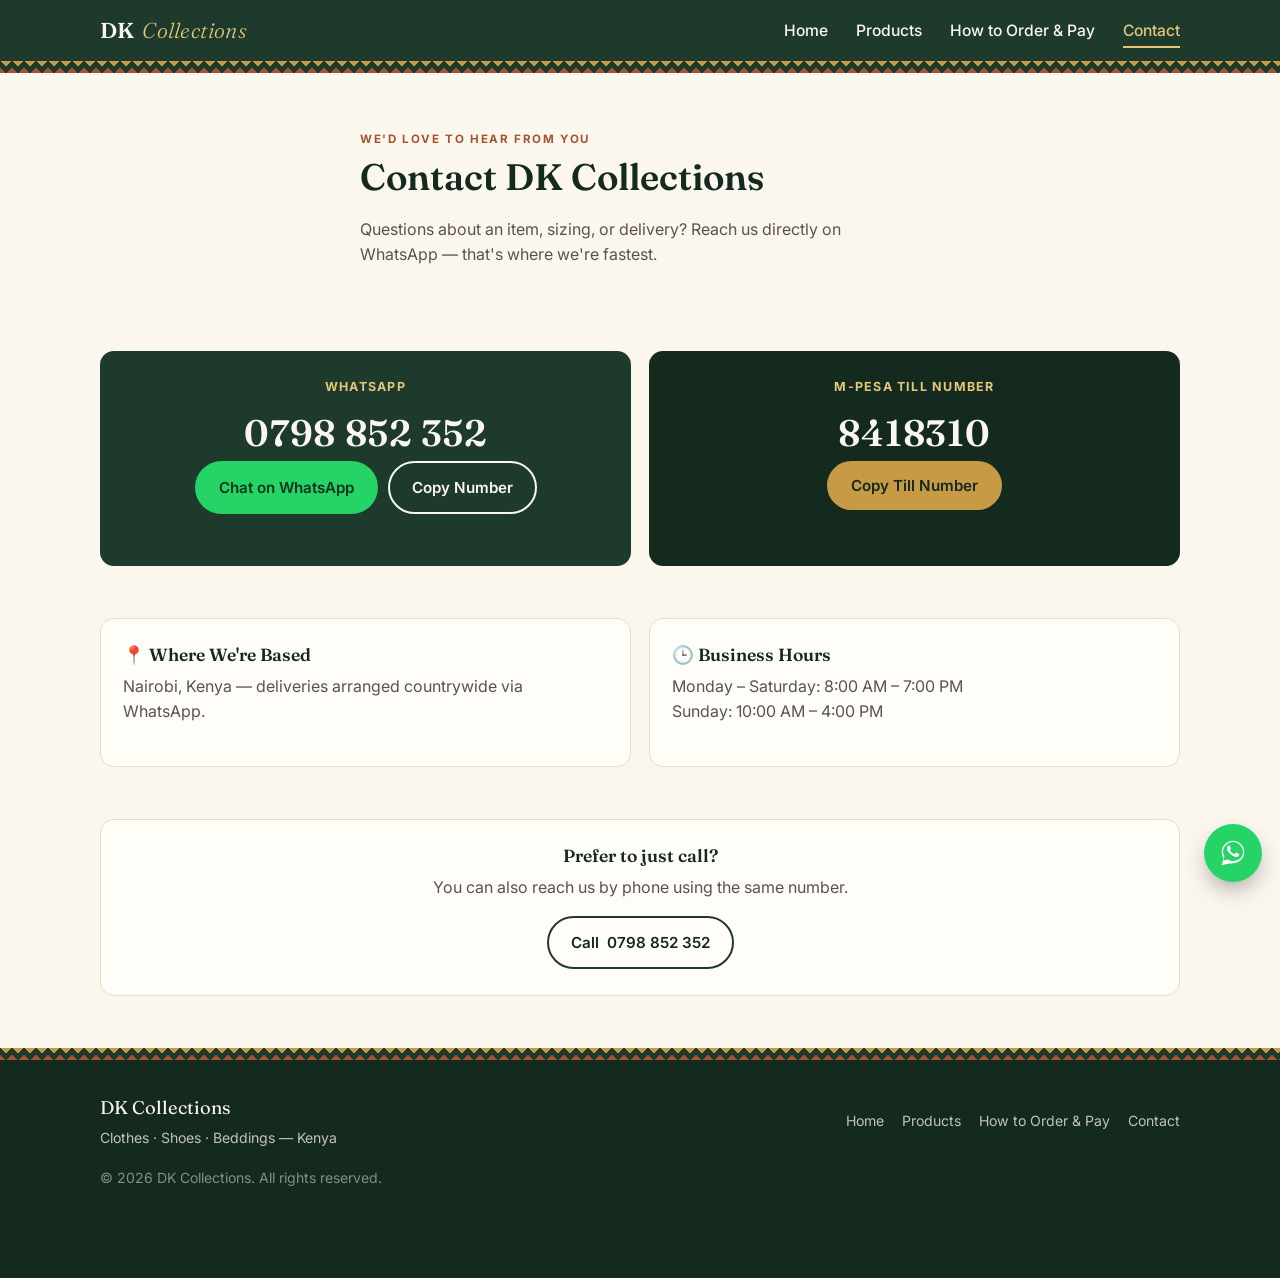
==== contact.html @ a69fe381 "Add files via upload" ====
<!DOCTYPE html>
<html lang="en">
<head>
<meta charset="UTF-8">
<meta name="viewport" content="width=device-width, initial-scale=1.0">
<title>Contact Us — DK Collections</title>
<meta name="description" content="Contact DK Collections on WhatsApp 0798 852 352, or pay via M-Pesa Till Number 8418310.">
<link rel="preconnect" href="https://fonts.googleapis.com">
<link rel="preconnect" href="https://fonts.gstatic.com" crossorigin>
<link href="https://fonts.googleapis.com/css2?family=Fraunces:ital,wght@0,300;0,600;1,400&family=Inter:wght@400;500;600;700&display=swap" rel="stylesheet">
<link rel="stylesheet" href="css/style.css">
</head>
<body>

<header class="site-header">
  <nav class="nav-row">
    <a href="index.html" class="brand">DK <span class="brand-mark">Collections</span></a>
    <button class="nav-toggle" aria-label="Open menu" aria-expanded="false">
      <span></span>
    </button>
    <ul class="nav-links">
      <li><a href="index.html">Home</a></li>
      <li><a href="products.html">Products</a></li>
      <li><a href="how-to-order.html">How to Order &amp; Pay</a></li>
      <li><a href="contact.html">Contact</a></li>
    </ul>
  </nav>
</header>
<div class="pattern-strip" aria-hidden="true"></div>

<section style="padding-bottom:0;">
  <div class="container section-head">
    <span class="eyebrow">We'd Love to Hear From You</span>
    <h1 class="mt-0" style="font-size:clamp(1.7rem,5vw,2.3rem);">Contact DK Collections</h1>
    <p style="color:var(--charcoal-soft); max-width:60ch;">
      Questions about an item, sizing, or delivery? Reach us directly on WhatsApp — that's where we're fastest.
    </p>
  </div>
</section>

<section>
  <div class="container">
    <div class="info-grid cols-2">
      <div class="big-number-card">
        <span class="label">WhatsApp</span>
        <span class="value" data-config="whatsappNumberDisplay">0798 852 352</span>
        <div class="copy-row">
          <a class="btn btn-whatsapp" data-wa-link="Hi DK Collections! I have a question." href="#">Chat on WhatsApp</a>
          <button class="btn btn-outline" data-copy="whatsappNumberDisplay">Copy Number</button>
        </div>
        <div class="copy-feedback" data-copy-feedback="whatsappNumberDisplay"></div>
      </div>
      <div class="big-number-card" style="background:var(--forest-dark);">
        <span class="label">M-Pesa Till Number</span>
        <span class="value" data-config="tillNumber">8418310</span>
        <div class="copy-row">
          <button class="btn btn-primary" data-copy="tillNumber">Copy Till Number</button>
        </div>
        <div class="copy-feedback" data-copy-feedback="tillNumber"></div>
      </div>
    </div>
  </div>
</section>

<section style="padding-top:0;">
  <div class="container">
    <div class="info-grid cols-2">
      <div class="info-card">
        <h3 class="mt-0">📍 Where We're Based</h3>
        <!-- EDITABLE: replace with your real location / pickup point -->
        <p style="color:var(--charcoal-soft);">Nairobi, Kenya — deliveries arranged countrywide via WhatsApp.</p>
      </div>
      <div class="info-card">
        <h3 class="mt-0">🕒 Business Hours</h3>
        <!-- EDITABLE: replace with your real working hours -->
        <p style="color:var(--charcoal-soft);">Monday – Saturday: 8:00 AM – 7:00 PM<br>Sunday: 10:00 AM – 4:00 PM</p>
      </div>
    </div>
  </div>
</section>

<section style="padding-top:0;">
  <div class="container">
    <div class="info-card text-center">
      <h3 class="mt-0">Prefer to just call?</h3>
      <p style="color:var(--charcoal-soft);">You can also reach us by phone using the same number.</p>
      <a class="btn btn-dark-outline" data-tel-link href="#" data-config-skip>Call <span data-config="whatsappNumberDisplay">0798 852 352</span></a>
    </div>
  </div>
</section>

<div class="pattern-strip" aria-hidden="true"></div>
<footer class="site-footer">
  <div class="container footer-row">
    <div>
      <div class="footer-brand">DK Collections</div>
      <div>Clothes · Shoes · Beddings — Kenya</div>
    </div>
    <ul class="footer-links">
      <li><a href="index.html">Home</a></li>
      <li><a href="products.html">Products</a></li>
      <li><a href="how-to-order.html">How to Order &amp; Pay</a></li>
      <li><a href="contact.html">Contact</a></li>
    </ul>
  </div>
  <div class="container" style="margin-top:18px; opacity:0.65;">
    &copy; <span id="year"></span> DK Collections. All rights reserved.
  </div>
</footer>

<script src="js/config.js"></script>
<script src="js/script.js"></script>
<script>document.getElementById("year").textContent = new Date().getFullYear();</script>
</body>
</html>
---- css/style.css ----
/* =========================================================================
   DK COLLECTIONS — STYLESHEET
   Design tokens are defined once below as CSS variables. Change a value
   here (e.g. --gold) and it updates everywhere on the site.
   ========================================================================= */

:root {
  /* Colors */
  --forest: #1e3a2c;
  --forest-dark: #142a1f;
  --gold: #c79a45;
  --gold-light: #e4c67a;
  --rust: #a6532e;
  --ivory: #fbf7ef;
  --card: #fffdf8;
  --charcoal: #241f1b;
  --charcoal-soft: #5a534c;
  --line: #e7ddc9;
  --success: #2e7d4f;

  /* Type */
  --font-display: "Fraunces", "Georgia", serif;
  --font-body: "Inter", -apple-system, BlinkMacSystemFont, "Segoe UI", sans-serif;

  /* Layout */
  --max-width: 1120px;
  --radius: 14px;
  --shadow: 0 10px 30px -14px rgba(30, 58, 44, 0.35);
}

/* ---------- Reset ---------- */
* {
  box-sizing: border-box;
}
html {
  scroll-behavior: smooth;
}
body {
  margin: 0;
  font-family: var(--font-body);
  background: var(--ivory);
  color: var(--charcoal);
  line-height: 1.55;
  -webkit-font-smoothing: antialiased;
}
img {
  max-width: 100%;
  display: block;
}
a {
  color: inherit;
  text-decoration: none;
}
ul {
  margin: 0;
  padding: 0;
  list-style: none;
}
h1, h2, h3, h4 {
  font-family: var(--font-display);
  margin: 0 0 0.5em;
  line-height: 1.15;
  font-weight: 600;
  color: var(--forest-dark);
}
p {
  margin: 0 0 1em;
}
button {
  font-family: inherit;
}
:focus-visible {
  outline: 3px solid var(--gold);
  outline-offset: 2px;
}
@media (prefers-reduced-motion: reduce) {
  * {
    animation-duration: 0.001ms !important;
    transition-duration: 0.001ms !important;
    scroll-behavior: auto !important;
  }
}

.container {
  width: 100%;
  max-width: var(--max-width);
  margin: 0 auto;
  padding: 0 20px;
}

.eyebrow {
  font-family: var(--font-body);
  font-size: 0.72rem;
  letter-spacing: 0.14em;
  text-transform: uppercase;
  color: var(--rust);
  font-weight: 700;
  display: inline-block;
  margin-bottom: 0.6em;
}

/* ---------- Signature pattern strip (fabric-trim motif) ---------- */
.pattern-strip {
  height: 12px;
  background-color: var(--forest);
  background-image:
    linear-gradient(135deg, var(--gold) 25%, transparent 25%),
    linear-gradient(225deg, var(--gold) 25%, transparent 25%),
    linear-gradient(315deg, var(--rust) 25%, transparent 25%),
    linear-gradient(45deg, var(--rust) 25%, transparent 25%);
  background-position: -6px 0, -6px 0, 0 0, 0 0;
  background-size: 12px 12px;
  background-repeat: repeat-x;
}

/* ---------- Header / Nav ---------- */
.site-header {
  background: var(--forest);
  color: var(--ivory);
  position: sticky;
  top: 0;
  z-index: 40;
}
.nav-row {
  display: flex;
  align-items: center;
  justify-content: space-between;
  padding: 14px 20px;
  max-width: var(--max-width);
  margin: 0 auto;
}
.brand {
  display: flex;
  align-items: baseline;
  gap: 8px;
  font-family: var(--font-display);
  font-weight: 600;
  font-size: 1.35rem;
  color: var(--ivory);
  letter-spacing: 0.01em;
}
.brand .brand-mark {
  color: var(--gold-light);
  font-style: italic;
  font-weight: 300;
}
.nav-toggle {
  background: transparent;
  border: 1px solid rgba(251, 247, 239, 0.35);
  border-radius: 8px;
  width: 42px;
  height: 40px;
  display: flex;
  align-items: center;
  justify-content: center;
  cursor: pointer;
}
.nav-toggle span,
.nav-toggle::before,
.nav-toggle::after {
  content: "";
  display: block;
  width: 20px;
  height: 2px;
  background: var(--ivory);
  position: relative;
}
.nav-toggle {
  flex-direction: column;
  gap: 5px;
}
.nav-links {
  display: none;
  flex-direction: column;
  gap: 2px;
  background: var(--forest);
  padding: 6px 20px 18px;
}
.nav-links.open {
  display: flex;
}
.nav-links a {
  color: var(--ivory);
  padding: 12px 4px;
  border-bottom: 1px solid rgba(251, 247, 239, 0.12);
  font-weight: 500;
  font-size: 0.98rem;
}
.nav-links a.active {
  color: var(--gold-light);
}

@media (min-width: 760px) {
  .nav-toggle {
    display: none;
  }
  .nav-links {
    display: flex !important;
    flex-direction: row;
    background: transparent;
    padding: 0;
    gap: 28px;
  }
  .nav-links a {
    border-bottom: none;
    padding: 4px 0;
    position: relative;
  }
  .nav-links a.active::after,
  .nav-links a:hover::after {
    content: "";
    position: absolute;
    left: 0;
    right: 0;
    bottom: -4px;
    height: 2px;
    background: var(--gold-light);
  }
}

/* ---------- Buttons ---------- */
.btn {
  display: inline-flex;
  align-items: center;
  justify-content: center;
  gap: 8px;
  padding: 13px 22px;
  border-radius: 999px;
  font-weight: 600;
  font-size: 0.95rem;
  border: 2px solid transparent;
  cursor: pointer;
  transition: transform 0.15s ease, box-shadow 0.15s ease, background 0.15s ease;
  white-space: nowrap;
}
.btn:active {
  transform: scale(0.97);
}
.btn-primary {
  background: var(--gold);
  color: var(--forest-dark);
}
.btn-primary:hover {
  background: var(--gold-light);
}
.btn-outline {
  background: transparent;
  border-color: var(--ivory);
  color: var(--ivory);
}
.btn-outline:hover {
  background: rgba(251, 247, 239, 0.1);
}
.btn-dark-outline {
  background: transparent;
  border-color: var(--forest);
  color: var(--forest-dark);
}
.btn-dark-outline:hover {
  background: rgba(30, 58, 44, 0.06);
}
.btn-whatsapp {
  background: #25d366;
  color: #08341c;
}
.btn-whatsapp:hover {
  background: #2ee579;
}
.btn-block {
  width: 100%;
}

/* ---------- Hero ---------- */
.hero {
  background: var(--forest);
  color: var(--ivory);
  padding: 48px 0 56px;
  position: relative;
  overflow: hidden;
}
.hero::after {
  content: "";
  position: absolute;
  right: -60px;
  top: -60px;
  width: 240px;
  height: 240px;
  border-radius: 50%;
  background: radial-gradient(circle, rgba(199, 154, 69, 0.35), transparent 70%);
}
.hero-inner {
  max-width: 640px;
}
.hero h1 {
  color: var(--ivory);
  font-size: clamp(2rem, 6vw, 2.9rem);
  margin-bottom: 0.4em;
}
.hero h1 em {
  color: var(--gold-light);
  font-style: italic;
  font-weight: 300;
}
.hero p.lead {
  font-size: 1.05rem;
  color: rgba(251, 247, 239, 0.85);
  max-width: 46ch;
}
.hero-actions {
  display: flex;
  flex-wrap: wrap;
  gap: 12px;
  margin-top: 26px;
}

/* ---------- Sections ---------- */
section {
  padding: 52px 0;
}
.section-head {
  max-width: 60ch;
  margin-bottom: 32px;
}
.section-head.center {
  margin-left: auto;
  margin-right: auto;
  text-align: center;
}

/* ---------- Category cards (home) ---------- */
.cat-grid {
  display: grid;
  grid-template-columns: 1fr;
  gap: 16px;
}
@media (min-width: 640px) {
  .cat-grid {
    grid-template-columns: repeat(3, 1fr);
  }
}
.cat-card {
  background: var(--card);
  border: 1px solid var(--line);
  border-radius: var(--radius);
  padding: 26px 22px;
  transition: transform 0.15s ease, box-shadow 0.15s ease;
}
.cat-card:hover {
  transform: translateY(-3px);
  box-shadow: var(--shadow);
}
.cat-card .cat-icon {
  width: 46px;
  height: 46px;
  border-radius: 12px;
  background: var(--forest);
  color: var(--gold-light);
  display: flex;
  align-items: center;
  justify-content: center;
  margin-bottom: 14px;
  font-size: 1.3rem;
}
.cat-card h3 {
  margin-bottom: 6px;
  font-size: 1.15rem;
}
.cat-card p {
  color: var(--charcoal-soft);
  font-size: 0.92rem;
  margin-bottom: 14px;
}
.cat-card .cat-link {
  font-weight: 700;
  color: var(--rust);
  font-size: 0.88rem;
}

/* ---------- Steps (how it works) ---------- */
.steps {
  display: grid;
  grid-template-columns: 1fr;
  gap: 20px;
  counter-reset: step;
}
@media (min-width: 700px) {
  .steps {
    grid-template-columns: repeat(3, 1fr);
  }
}
.step {
  background: var(--card);
  border: 1px solid var(--line);
  border-radius: var(--radius);
  padding: 24px 20px;
  position: relative;
}
.step .step-num {
  font-family: var(--font-display);
  font-size: 2.1rem;
  color: var(--gold);
  font-weight: 600;
  margin-bottom: 6px;
}
.step h3 {
  font-size: 1.05rem;
  margin-bottom: 6px;
}
.step p {
  color: var(--charcoal-soft);
  font-size: 0.92rem;
  margin-bottom: 0;
}

/* ---------- About / brand section ---------- */
.about-panel {
  background: var(--card);
  border: 1px solid var(--line);
  border-radius: var(--radius);
  padding: 30px 24px;
}
.about-panel h2 {
  font-size: 1.6rem;
}
.trust-list {
  margin-top: 18px;
  display: grid;
  gap: 10px;
}
.trust-list li {
  display: flex;
  align-items: flex-start;
  gap: 10px;
  font-size: 0.95rem;
  color: var(--charcoal-soft);
}
.trust-list li::before {
  content: "✓";
  color: var(--success);
  font-weight: 700;
  flex-shrink: 0;
}

/* ---------- CTA band ---------- */
.cta-band {
  background: var(--forest-dark);
  color: var(--ivory);
  text-align: center;
  padding: 46px 0;
}
.cta-band h2 {
  color: var(--ivory);
}
.cta-band p {
  color: rgba(251, 247, 239, 0.8);
  max-width: 50ch;
  margin-left: auto;
  margin-right: auto;
}
.cta-band .btn-row {
  display: flex;
  justify-content: center;
  flex-wrap: wrap;
  gap: 12px;
  margin-top: 20px;
}

/* ---------- Products page ---------- */
.filter-row {
  display: flex;
  gap: 8px;
  flex-wrap: wrap;
  margin-bottom: 28px;
}
.filter-btn {
  background: var(--card);
  border: 1.5px solid var(--line);
  color: var(--charcoal);
  padding: 9px 16px;
  border-radius: 999px;
  font-size: 0.85rem;
  font-weight: 600;
  cursor: pointer;
}
.filter-btn.active {
  background: var(--forest);
  border-color: var(--forest);
  color: var(--ivory);
}

.product-grid {
  display: grid;
  grid-template-columns: 1fr;
  gap: 20px;
}
@media (min-width: 560px) {
  .product-grid {
    grid-template-columns: repeat(2, 1fr);
  }
}
@media (min-width: 900px) {
  .product-grid {
    grid-template-columns: repeat(3, 1fr);
  }
}

.product-card {
  background: var(--card);
  border: 1px solid var(--line);
  border-radius: var(--radius);
  overflow: hidden;
  display: flex;
  flex-direction: column;
  box-shadow: var(--shadow);
}
.product-media {
  position: relative;
  aspect-ratio: 4 / 5;
  background: var(--forest);
  overflow: hidden;
}
.product-media img {
  width: 100%;
  height: 100%;
  object-fit: cover;
}
.product-badge {
  position: absolute;
  top: 12px;
  left: 12px;
  background: var(--gold);
  color: var(--forest-dark);
  font-size: 0.7rem;
  font-weight: 700;
  letter-spacing: 0.04em;
  text-transform: uppercase;
  padding: 5px 10px;
  border-radius: 999px;
}
.product-badge.sold-out {
  background: var(--rust);
  color: var(--ivory);
}
.product-body {
  padding: 16px 16px 18px;
  display: flex;
  flex-direction: column;
  flex: 1;
}
.product-body h3 {
  font-size: 1.05rem;
  margin-bottom: 4px;
}
.product-price {
  font-family: var(--font-display);
  color: var(--rust);
  font-weight: 600;
  font-size: 1.15rem;
  margin-bottom: 8px;
}
.product-desc {
  color: var(--charcoal-soft);
  font-size: 0.88rem;
  margin-bottom: 12px;
}
.option-group {
  margin-bottom: 14px;
}
.option-label {
  display: block;
  font-size: 0.72rem;
  letter-spacing: 0.06em;
  text-transform: uppercase;
  font-weight: 700;
  color: var(--charcoal-soft);
  margin-bottom: 6px;
}
.product-sizes {
  display: flex;
  flex-wrap: wrap;
  gap: 6px;
}
.size-chip {
  border: 1.5px solid var(--line);
  border-radius: 6px;
  padding: 5px 11px;
  font-size: 0.8rem;
  font-weight: 600;
  color: var(--charcoal-soft);
  background: var(--ivory);
  cursor: pointer;
  transition: border-color 0.12s ease, background 0.12s ease, color 0.12s ease;
}
.size-chip:hover {
  border-color: var(--gold);
}
.size-chip.selected {
  background: var(--forest);
  border-color: var(--forest);
  color: var(--ivory);
}
.location-input {
  width: 100%;
  border: 1.5px solid var(--line);
  border-radius: 8px;
  padding: 10px 12px;
  font-family: var(--font-body);
  font-size: 0.88rem;
  color: var(--charcoal);
  background: var(--ivory);
}
.location-input:focus {
  border-color: var(--gold);
}
.location-input::placeholder {
  color: #9a9186;
}
.product-body .btn {
  margin-top: auto;
}

.empty-state {
  text-align: center;
  padding: 40px 20px;
  color: var(--charcoal-soft);
}

/* ---------- Info cards (how-to-order & contact) ---------- */
.info-grid {
  display: grid;
  grid-template-columns: 1fr;
  gap: 18px;
}
@media (min-width: 700px) {
  .info-grid.cols-2 {
    grid-template-columns: repeat(2, 1fr);
  }
}
.info-card {
  background: var(--card);
  border: 1px solid var(--line);
  border-radius: var(--radius);
  padding: 26px 22px;
}
.info-card h3 {
  font-size: 1.1rem;
}

.big-number-card {
  background: var(--forest);
  color: var(--ivory);
  border-radius: var(--radius);
  padding: 26px 22px;
  text-align: center;
}
.big-number-card .label {
  font-size: 0.78rem;
  letter-spacing: 0.1em;
  text-transform: uppercase;
  color: var(--gold-light);
  font-weight: 700;
  margin-bottom: 8px;
  display: block;
}
.big-number-card .value {
  font-family: var(--font-display);
  font-size: clamp(1.6rem, 6vw, 2.3rem);
  font-weight: 600;
  letter-spacing: 0.02em;
  margin-bottom: 14px;
  word-break: break-word;
}
.copy-row {
  display: flex;
  gap: 10px;
  justify-content: center;
  flex-wrap: wrap;
}
.copy-feedback {
  font-size: 0.82rem;
  margin-top: 10px;
  color: var(--gold-light);
  min-height: 1.2em;
}

.faq-item {
  border-bottom: 1px solid var(--line);
  padding: 16px 0;
}
.faq-item:last-child {
  border-bottom: none;
}
.faq-item h4 {
  font-size: 1rem;
  margin-bottom: 6px;
}
.faq-item p {
  color: var(--charcoal-soft);
  font-size: 0.92rem;
  margin-bottom: 0;
}

/* ---------- Footer ---------- */
.site-footer {
  background: var(--forest-dark);
  color: rgba(251, 247, 239, 0.75);
  padding: 34px 0 90px;
  font-size: 0.88rem;
}
.footer-row {
  display: flex;
  flex-direction: column;
  gap: 16px;
}
@media (min-width: 640px) {
  .footer-row {
    flex-direction: row;
    justify-content: space-between;
    align-items: center;
  }
}
.footer-brand {
  font-family: var(--font-display);
  color: var(--ivory);
  font-size: 1.15rem;
  margin-bottom: 4px;
}
.footer-links {
  display: flex;
  gap: 18px;
  flex-wrap: wrap;
}
.footer-links a:hover {
  color: var(--gold-light);
}

/* ---------- Floating WhatsApp button ---------- */
.wa-float {
  position: fixed;
  right: 18px;
  bottom: 18px;
  z-index: 50;
  background: #25d366;
  color: #fff;
  width: 58px;
  height: 58px;
  border-radius: 50%;
  display: flex;
  align-items: center;
  justify-content: center;
  box-shadow: 0 10px 24px -6px rgba(0, 0, 0, 0.4);
  animation: wa-pulse 2.6s ease-out infinite;
}
.wa-float:hover {
  background: #1ebe58;
}
.wa-float svg {
  width: 30px;
  height: 30px;
}
@keyframes wa-pulse {
  0% {
    box-shadow: 0 0 0 0 rgba(37, 211, 102, 0.55), 0 10px 24px -6px rgba(0, 0, 0, 0.4);
  }
  70% {
    box-shadow: 0 0 0 14px rgba(37, 211, 102, 0), 0 10px 24px -6px rgba(0, 0, 0, 0.4);
  }
  100% {
    box-shadow: 0 0 0 0 rgba(37, 211, 102, 0), 0 10px 24px -6px rgba(0, 0, 0, 0.4);
  }
}

/* Utility */
.mt-0 { margin-top: 0; }
.text-center { text-align: center; }
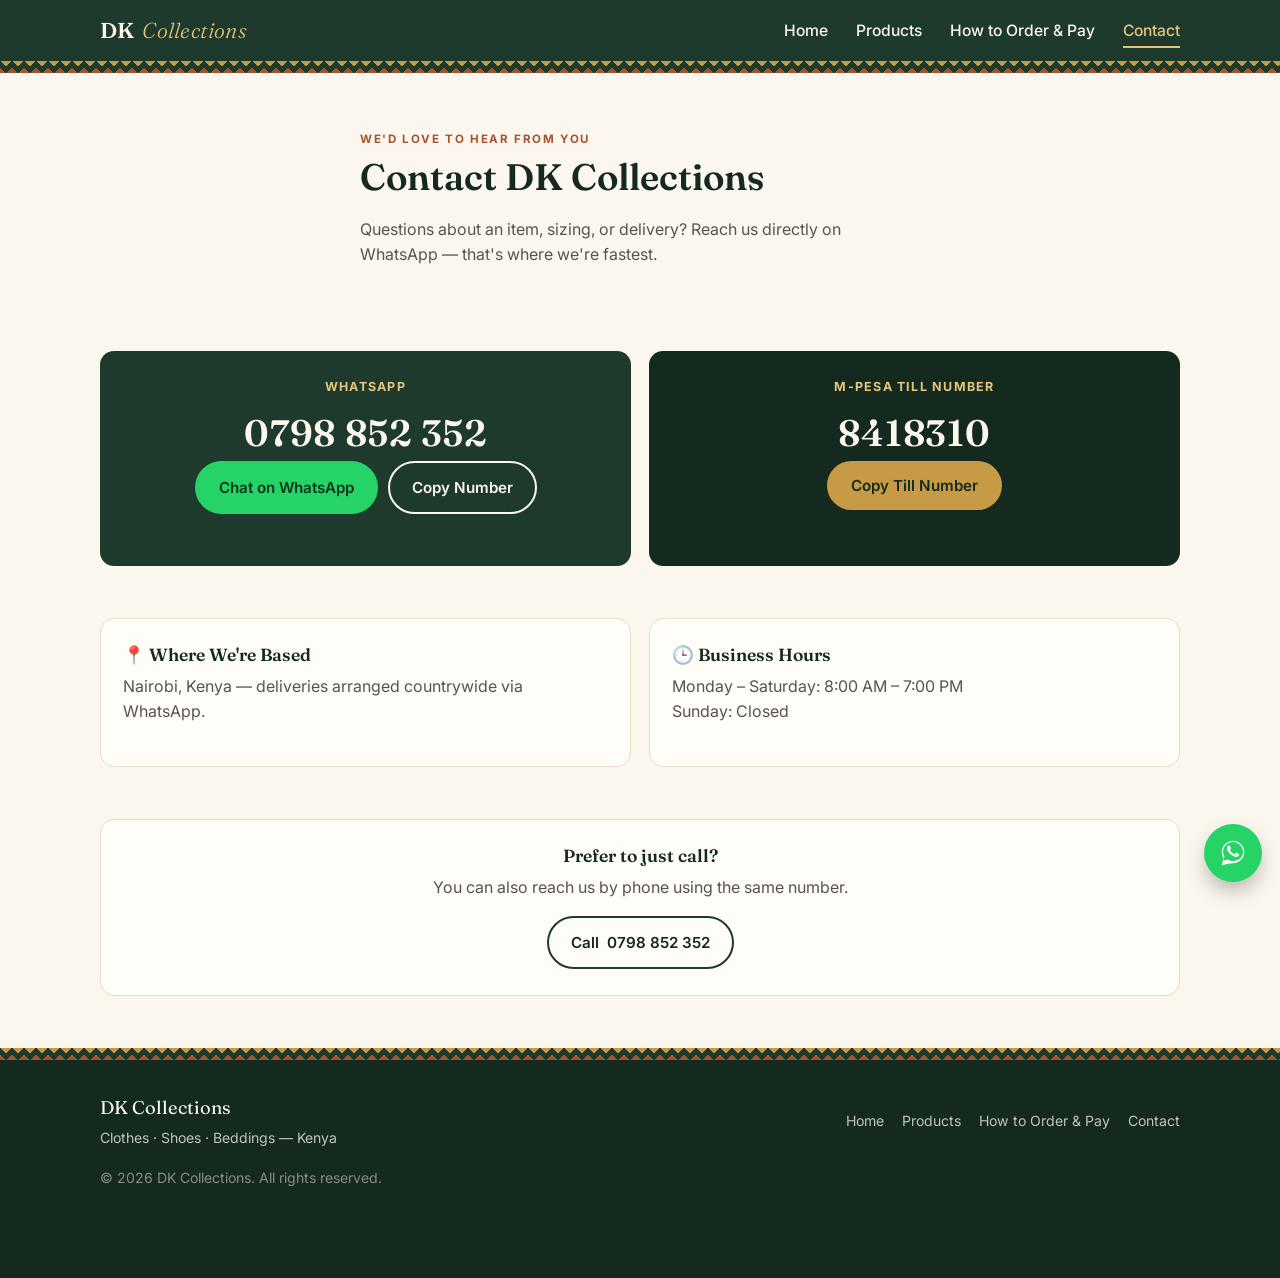
==== commit 40b0bc85: "Add files via upload" ====
--- a/contact.html
+++ b/contact.html
@@ -73,7 +73,7 @@
       <div class="info-card">
         <h3 class="mt-0">🕒 Business Hours</h3>
         <!-- EDITABLE: replace with your real working hours -->
-        <p style="color:var(--charcoal-soft);">Monday – Saturday: 8:00 AM – 7:00 PM<br>Sunday: 10:00 AM – 4:00 PM</p>
+        <p style="color:var(--charcoal-soft);">Monday – Saturday: 8:00 AM – 7:00 PM<br>Sunday: Closed</p>
       </div>
     </div>
   </div>
--- a/css/style.css
+++ b/css/style.css
@@ -519,10 +519,43 @@
   background: var(--forest);
   overflow: hidden;
 }
-.product-media img {
+.product-media img.gallery-main {
   width: 100%;
   height: 100%;
   object-fit: cover;
+}
+.gallery-thumbs {
+  position: absolute;
+  left: 0;
+  right: 0;
+  bottom: 0;
+  display: flex;
+  gap: 6px;
+  padding: 8px;
+  overflow-x: auto;
+  background: linear-gradient(to top, rgba(20, 42, 31, 0.75), transparent);
+}
+.gallery-thumb {
+  flex: 0 0 auto;
+  width: 40px;
+  height: 40px;
+  border-radius: 6px;
+  overflow: hidden;
+  padding: 0;
+  border: 2px solid rgba(251, 247, 239, 0.5);
+  background: var(--forest);
+  cursor: pointer;
+  opacity: 0.75;
+}
+.gallery-thumb img {
+  width: 100%;
+  height: 100%;
+  object-fit: cover;
+  display: block;
+}
+.gallery-thumb.active {
+  border-color: var(--gold);
+  opacity: 1;
 }
 .product-badge {
   position: absolute;
